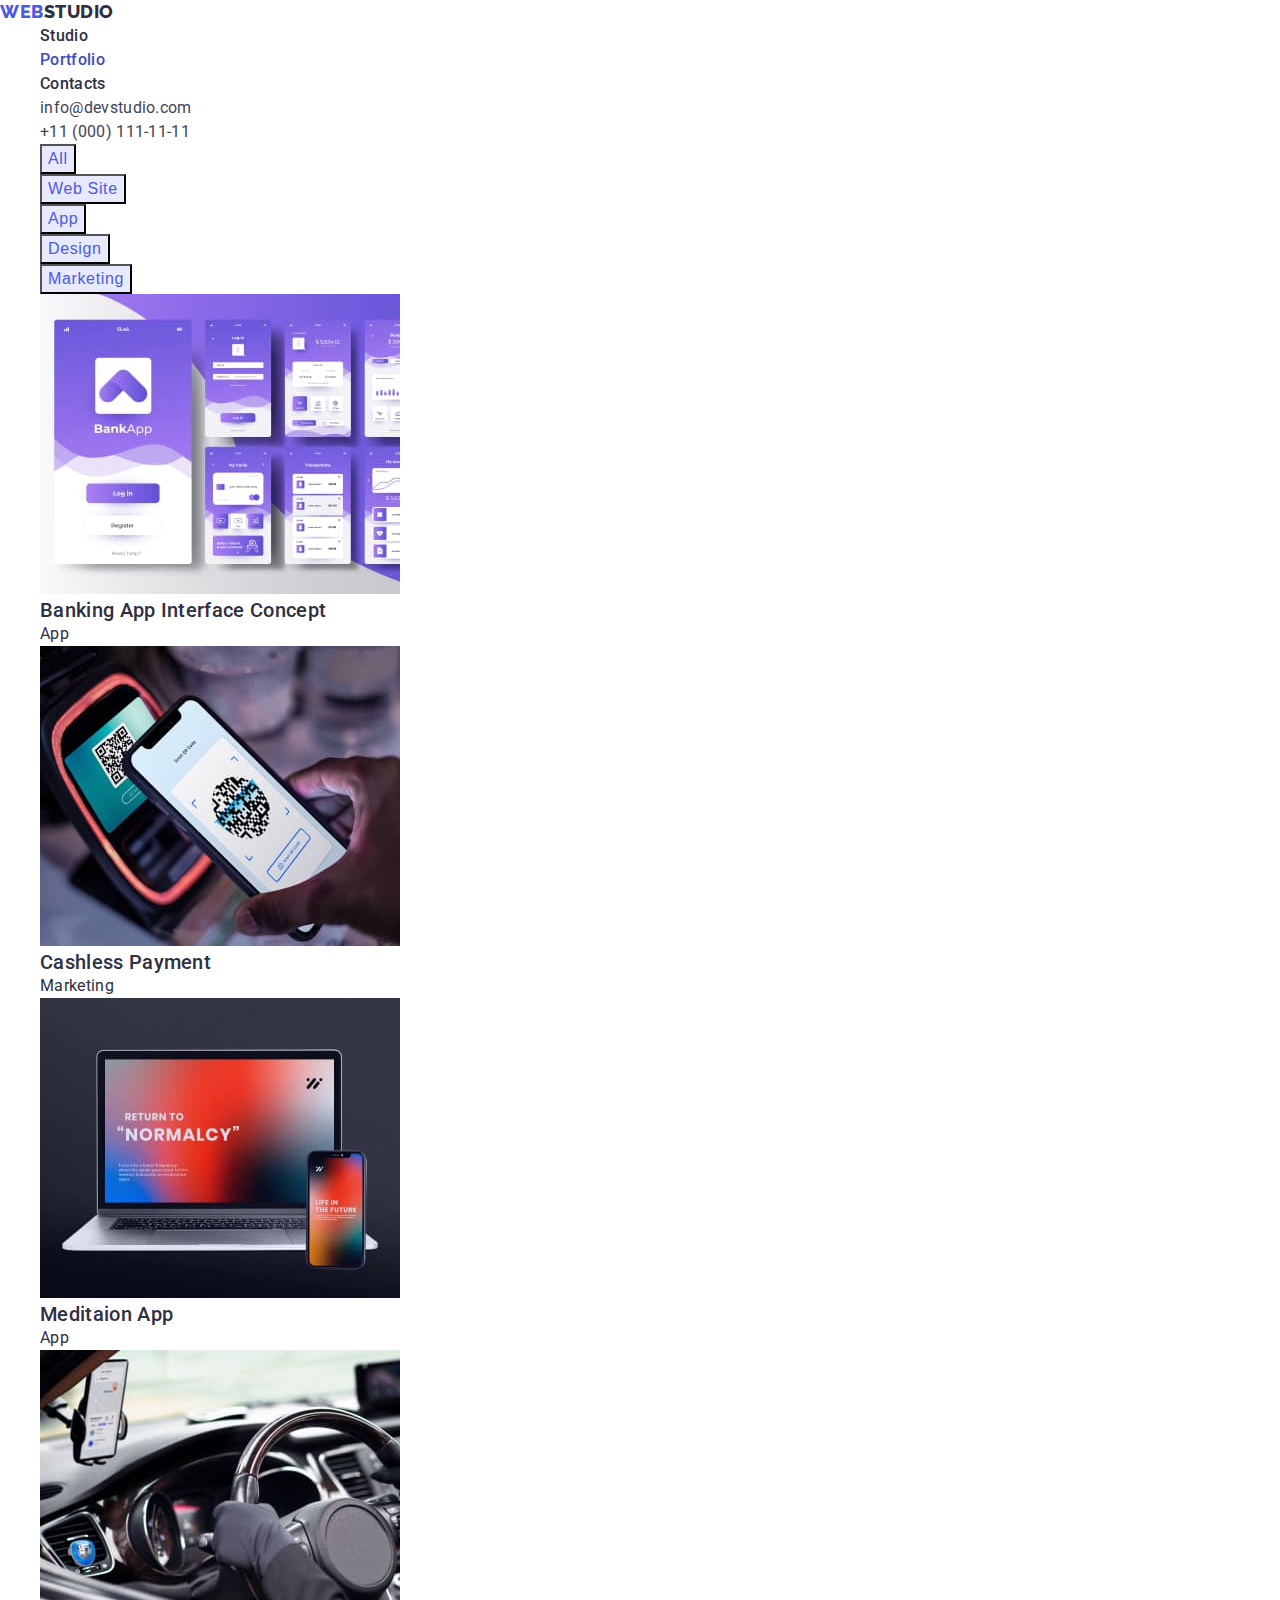
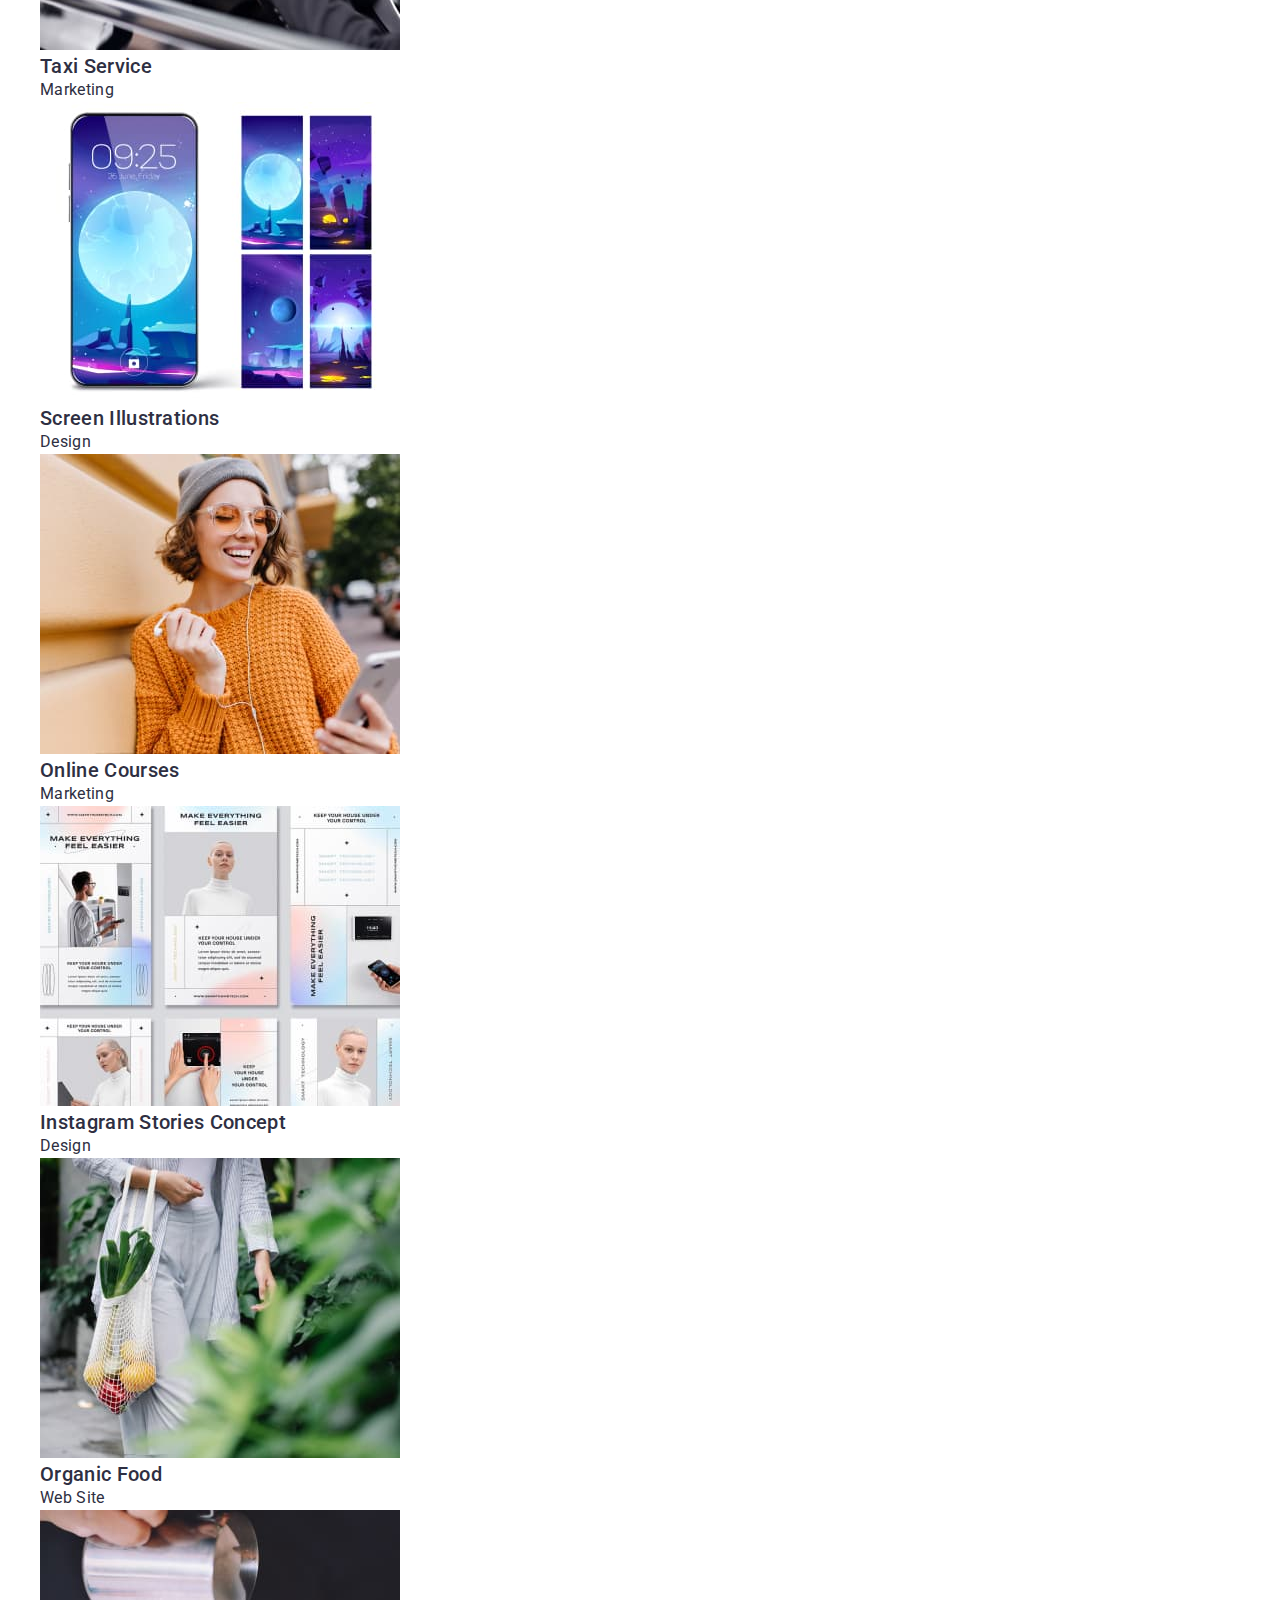
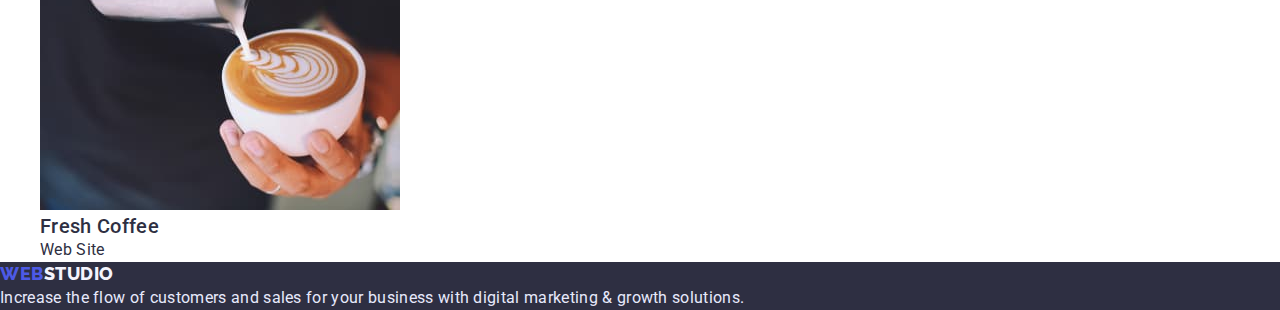
==== portfolio.html @ 0cae2b3c "Initial commit" ====
<!DOCTYPE html>
<html lang="en">
  <head>
    <meta charset="UTF-8" />
    <meta http-equiv="X-UA-Compatible" content="IE=edge" />
    <meta name="viewport" content="width=device-width, initial-scale=1.0" />
    <title>Portfolio</title>
    <link rel="preconnect" href="https://fonts.googleapis.com" />
    <link rel="preconnect" href="https://fonts.gstatic.com" crossorigin />
    <link
      href="https://fonts.googleapis.com/css2?family=Raleway:wght@800&family=Roboto:wght@400;500;700;900&display=swap"
      rel="stylesheet"
    />
    <link rel="stylesheet" href="./css/styles.css" />
  </head>
  <body>
    <!-- Main Page -->
    <div>
      <!-- Header -->
      <header class="main-header">
        <nav class="navigation">
          <a class="logo" href="index.html"
            ><span class="logo-web">web</span><span class="logo-dark">studio</span></a
          >
          <ul class="menu list">
            <li><a class="menu-item" href="index.html">Studio</a></li>
            <li><a class="menu-item current" href="">Portfolio</a></li>
            <li><a class="menu-item" href="">Contacts</a></li>
          </ul>
          <ul class="contacts">
            <li class="contact-link">
              <a class="contact-item" href="mailto:info@devstudio.com">info@devstudio.com</a>
            </li>
            <li class="contact-link">
              <a class="contact-item" href="tel:+110001111111">+11 (000) 111-11-11</a>
            </li>
          </ul>
        </nav>
      </header>
      <main>
        <!--Filters Section -->
        <h2 class="main-names" hidden>Customization of our projects</h2>
        <!-- Gallery Section -->
        <section class="gallery">
          <ul class="list">
            <li>
              <button class="button-filter" type="button">All</button>
            </li>
            <li>
              <button class="button-filter" type="button">Web Site</button>
            </li>
            <li>
              <button class="button-filter" type="button">App</button>
            </li>
            <li>
              <button class="button-filter" type="button">Design</button>
            </li>
            <li>
              <button class="button-filter" type="button">Marketing</button>
            </li>
          </ul>
          <ul class="list">
            <li class="app">
              <img
                src="./images/1.jpg"
                alt="picture of banking app interface concept"
                width="360"
                height="300"
              />
              <h3 class="titles">Banking App Interface Concept</h3>
              <p class="paragraph">App</p>
            </li>
            <li class="marketing">
              <img
                src="./images/2.jpg"
                alt="picture of Cashless Payment"
                width="360"
                height="300"
              />
              <h3 class="titles">Cashless Payment</h3>
              <p class="paragraph">Marketing</p>
            </li>
            <li class="app">
              <img src="./images/3.jpg" alt="picture of meditaion app" width="360" height="300" />
              <h3 class="titles">Meditaion App</h3>
              <p class="paragraph">App</p>
            </li>
          </ul>
          <ul class="list">
            <li class="marketing">
              <img src="./images/4.jpg" alt="picture of taxi service" width="360" height="300" />
              <h3 class="titles">Taxi Service</h3>
              <p class="paragraph">Marketing</p>
            </li>
            <li class="design">
              <img
                src="./images/5.jpg"
                alt="picture of screen illustrations"
                width="360"
                height="300"
              />
              <h3 class="titles">Screen Illustrations</h3>
              <p class="paragraph">Design</p>
            </li>
            <li class="marketing">
              <img src="./images/6.jpg" alt="picture of online courses" width="360" height="300" />
              <h3 class="titles">Online Courses</h3>
              <p class="paragraph">Marketing</p>
            </li>
          </ul>
          <ul class="list">
            <li class="design">
              <img src="./images/7.jpg" alt="picture of instagram stories concept" />
              <h3 class="titles">Instagram Stories Concept</h3>
              <p class="paragraph">Design</p>
            </li>
            <li class="website">
              <img src="./images/8.jpg" alt="picture of organic foodv" width="360" height="300" />
              <h3 class="titles">Organic Food</h3>
              <p class="paragraph">Web Site</p>
            </li>
            <li class="website">
              <img src="./images/9.jpg" alt="picture of fresh coffee" width="360" height="300" />
              <h3 class="titles">Fresh Coffee</h3>
              <p class="paragraph">Web Site</p>
            </li>
          </ul>
        </section>
      </main>
      <!-- Footer -->
      <footer class="footer">
        <div class="footer-box">
          <a class="logo" href="index.html"
            ><span class="logo-web">web</span><span class="logo-light">studio</span></a
          >
          <p class="footer-text">
            Increase the flow of customers and sales for your business with digital marketing &
            growth solutions.
          </p>
        </div>
      </footer>
    </div>
  </body>
</html>
---- css/styles.css ----
:root {
   --primary-font: 'Roboto', sans-serif;
   --secondary-font: 'Raleway', sans-serif;
   --accent-color: #404BBF;
   --main-font-color: #2E2F42;
   --button-color: #4D5AE5;
   --footer-font-color: #E7E9FC;
}

* {
   margin: 0;
}

.logo,
.list, 
.contacts {
   list-style: none;
   text-decoration: none;
}

/**
  |============================
  | Font Styles
  |============================
*/

body {
   font-family: var(--primary-font),var(--secondary-font);
   color: var(--main-font-color);
   background-color: #FFFFFF;
   letter-spacing: 0.02em;
}

.main-names {
   font-size: 36px;
   line-height: 1.11em;
}

.titles {
   font-weight: 500;
   font-size: 20px;
   line-height: 1.2em;
}

.paragraph {
   font-size: 16px;
   line-height: 1.5em;
}

/**
  |============================
  | HERO
  |============================
*/

.dark-bg {
   background: var(--main-font-color);
   color: #FFFFFF;
}

.main-title {
   font-weight: 700;
   font-size: 56px;
   line-height: 1.07em;
}

/**
  |============================
  | HEADER
  |============================
*/

.menu-item {
   text-decoration: none;
   font-weight: 500;
   font-size: 16px;
   line-height: 1.5em;
   letter-spacing: 0.02em;
   color: var(--main-font-color);
}

.menu-item:hover,
.menu-item:focus {
   color: var(--accent-color);
}

.contact-item {
   text-decoration: none;
   font-size: 16px;
   line-height: 1.5em;
   letter-spacing: 0.02em;
   color: #434455;
}

.contact-link :hover,
.contact-link :focus {
   color: var(--accent-color);
}

/**
  |============================
  | BUTTONS
  |============================
*/

.button-order {
   color: #FFFFFF;
   background-color: var(--button-color);
   font-weight: 500;
   font-size: 16px;
   line-height: 1.5em;
   display: flex;
   align-items: center;
   letter-spacing: 0.04em;
}

.button-order:hover,
.button-order:focus,
.button-filter:hover,
.button-filter:focus {
   color: #FFFFFF;
   background-color: var(--accent-color);
   cursor: pointer;
}

.button-filter {
   color: var(--button-color);
   background-color: #E7E9FC;
   font-weight: 500;
   font-size: 16px;
   line-height: 1.5em;
   display: flex;
   align-items: center;
   text-align: center;
   letter-spacing: 0.04em;
}

/**
  |============================
  | LOGO
  |============================
*/

.logo {
   font-family: 'Raleway', sans-serif;
   font-weight: 800;
   font-size: 18px;
   line-height: 1.33em;
   letter-spacing: 0.03em;
   text-transform: uppercase;
   color: #4D5AE5;
}

.logo-dark {
   color: var(--main-font-color);
}

.logo-light {
   color: #F4F4FD;
}

/**
  |============================
  | FOOTER
  |============================
*/

.footer {
   background: var(--main-font-color);
}

.footer-text {
font-size: 16px;
line-height: 1.5em;
letter-spacing: 0.02em;
color: var(--footer-font-color);
}

.current {
   color: var(--accent-color);
}
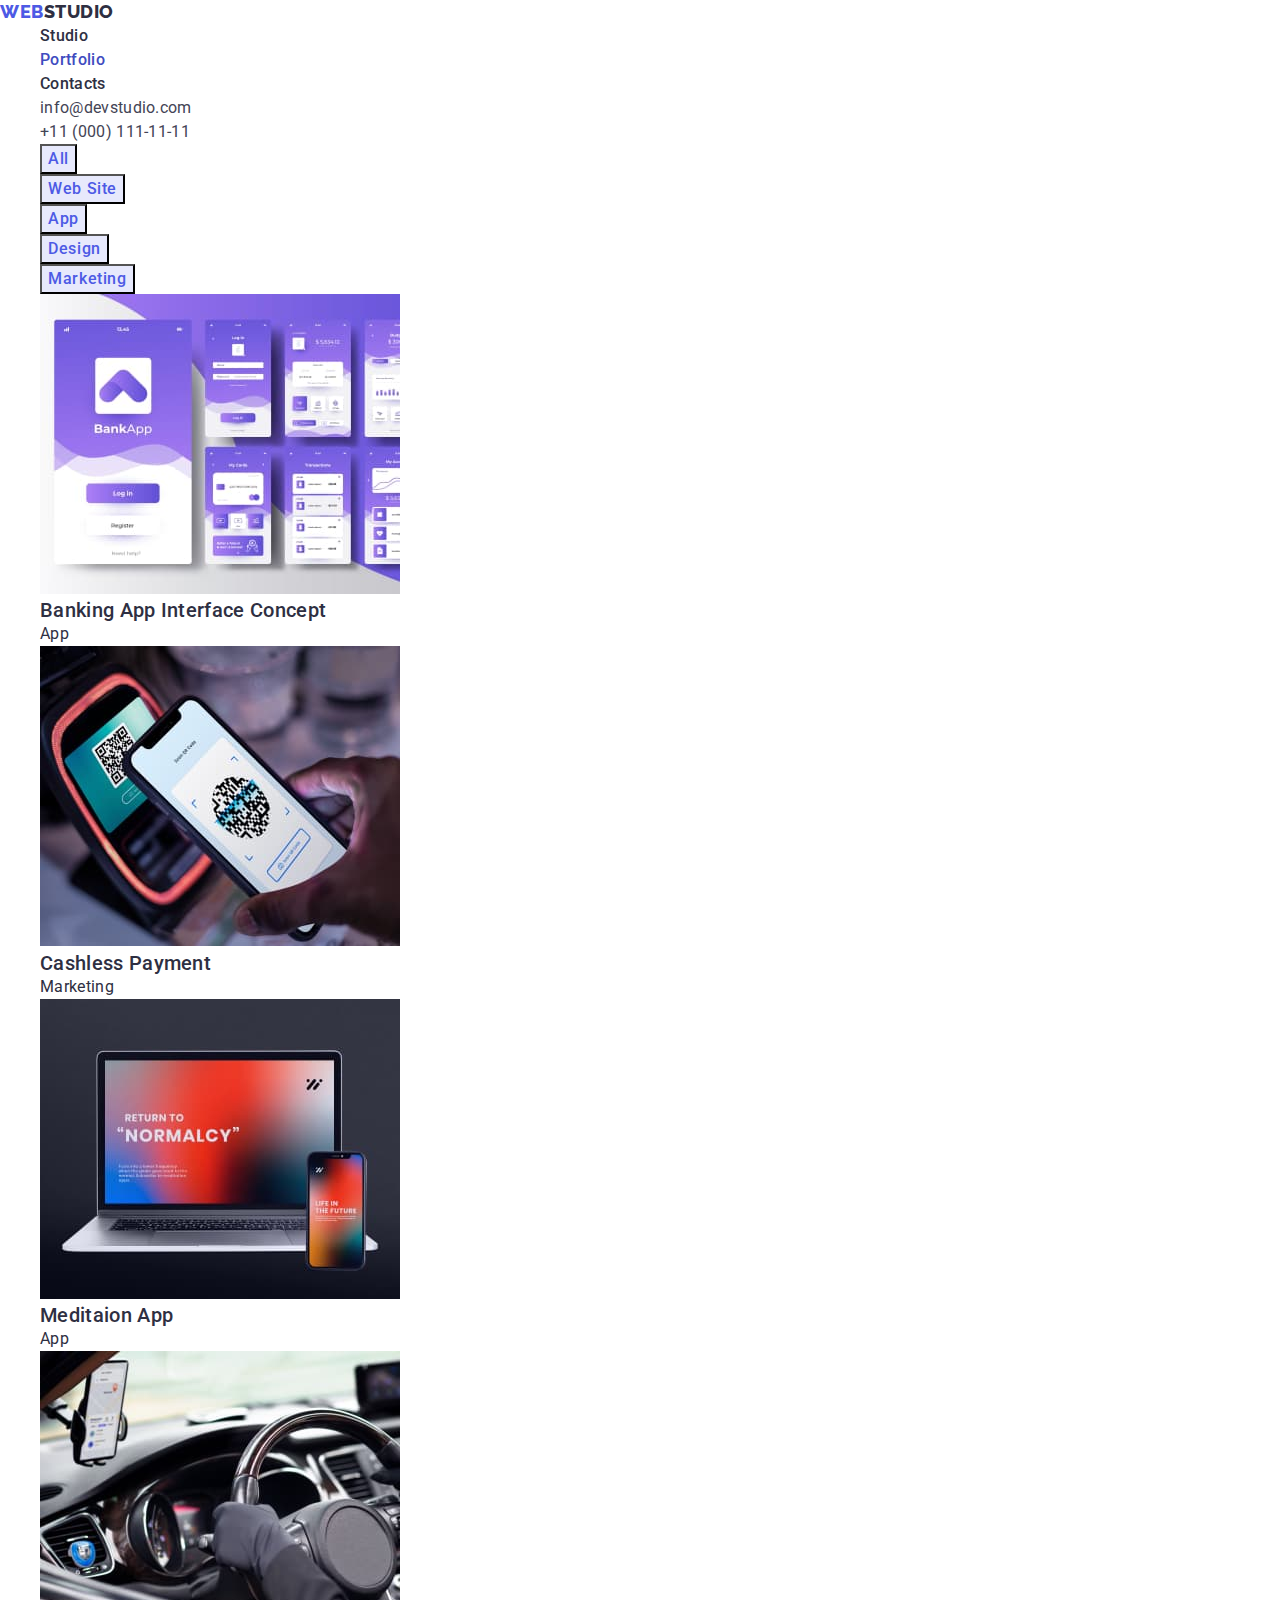
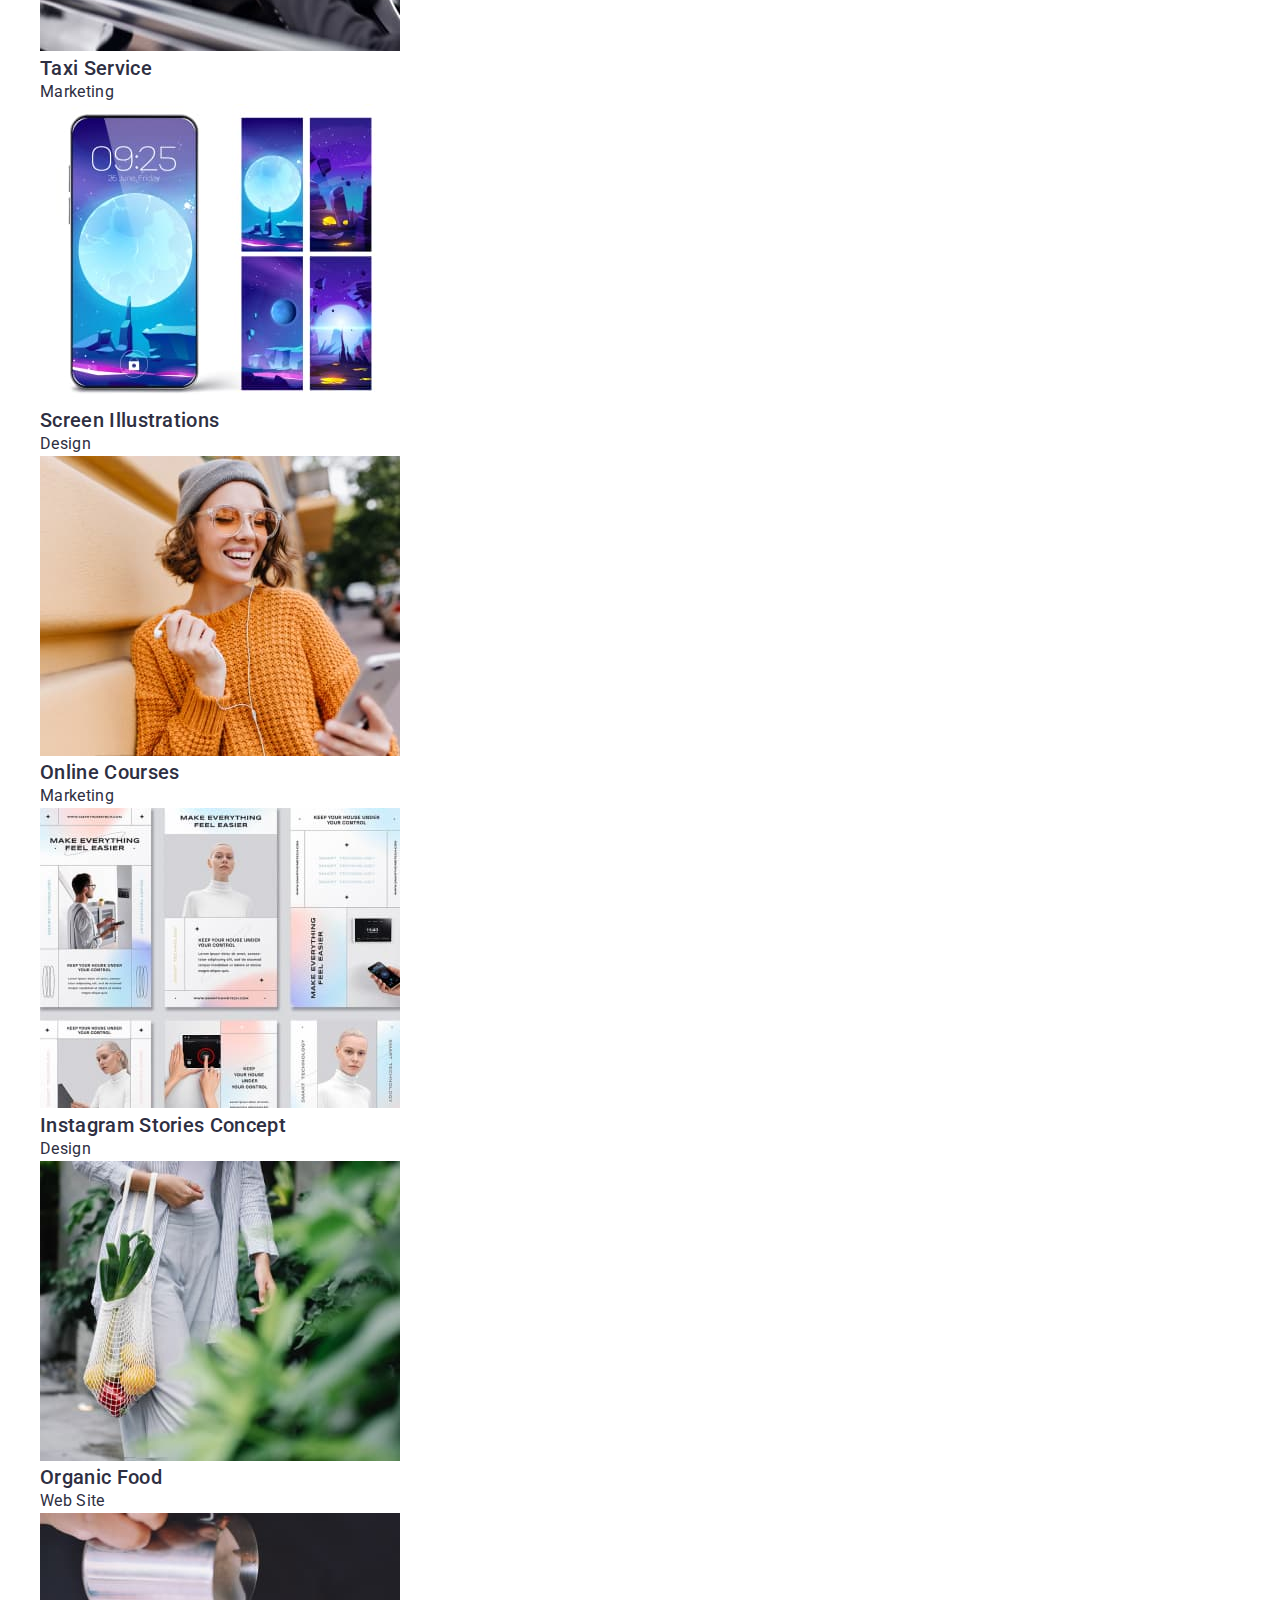
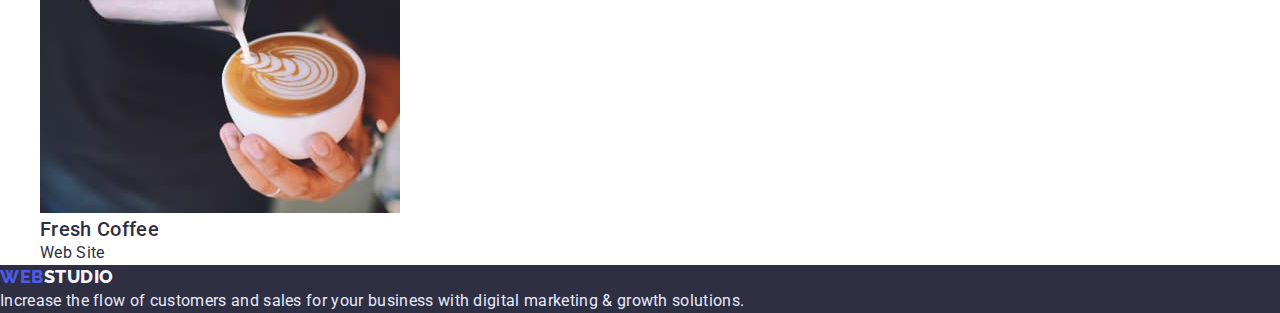
==== commit 2b8fc903: "corrected index" ====
--- a/portfolio.html
+++ b/portfolio.html
@@ -1,144 +1,128 @@
 <!DOCTYPE html>
 <html lang="en">
-  <head>
-    <meta charset="UTF-8" />
-    <meta http-equiv="X-UA-Compatible" content="IE=edge" />
-    <meta name="viewport" content="width=device-width, initial-scale=1.0" />
-    <title>Portfolio</title>
-    <link rel="preconnect" href="https://fonts.googleapis.com" />
-    <link rel="preconnect" href="https://fonts.gstatic.com" crossorigin />
-    <link
-      href="https://fonts.googleapis.com/css2?family=Raleway:wght@800&family=Roboto:wght@400;500;700;900&display=swap"
-      rel="stylesheet"
-    />
-    <link rel="stylesheet" href="./css/styles.css" />
-  </head>
-  <body>
-    <!-- Main Page -->
-    <div>
-      <!-- Header -->
-      <header class="main-header">
-        <nav class="navigation">
-          <a class="logo" href="index.html"
-            ><span class="logo-web">web</span><span class="logo-dark">studio</span></a
-          >
-          <ul class="menu list">
-            <li><a class="menu-item" href="index.html">Studio</a></li>
-            <li><a class="menu-item current" href="">Portfolio</a></li>
-            <li><a class="menu-item" href="">Contacts</a></li>
-          </ul>
-          <ul class="contacts">
-            <li class="contact-link">
-              <a class="contact-item" href="mailto:info@devstudio.com">info@devstudio.com</a>
-            </li>
-            <li class="contact-link">
-              <a class="contact-item" href="tel:+110001111111">+11 (000) 111-11-11</a>
-            </li>
-          </ul>
-        </nav>
-      </header>
-      <main>
-        <!--Filters Section -->
-        <h2 class="main-names" hidden>Customization of our projects</h2>
-        <!-- Gallery Section -->
-        <section class="gallery">
-          <ul class="list">
-            <li>
-              <button class="button-filter" type="button">All</button>
-            </li>
-            <li>
-              <button class="button-filter" type="button">Web Site</button>
-            </li>
-            <li>
-              <button class="button-filter" type="button">App</button>
-            </li>
-            <li>
-              <button class="button-filter" type="button">Design</button>
-            </li>
-            <li>
-              <button class="button-filter" type="button">Marketing</button>
-            </li>
-          </ul>
-          <ul class="list">
-            <li class="app">
-              <img
-                src="./images/1.jpg"
-                alt="picture of banking app interface concept"
-                width="360"
-                height="300"
-              />
-              <h3 class="titles">Banking App Interface Concept</h3>
-              <p class="paragraph">App</p>
-            </li>
-            <li class="marketing">
-              <img
-                src="./images/2.jpg"
-                alt="picture of Cashless Payment"
-                width="360"
-                height="300"
-              />
-              <h3 class="titles">Cashless Payment</h3>
-              <p class="paragraph">Marketing</p>
-            </li>
-            <li class="app">
-              <img src="./images/3.jpg" alt="picture of meditaion app" width="360" height="300" />
-              <h3 class="titles">Meditaion App</h3>
-              <p class="paragraph">App</p>
-            </li>
-          </ul>
-          <ul class="list">
-            <li class="marketing">
-              <img src="./images/4.jpg" alt="picture of taxi service" width="360" height="300" />
-              <h3 class="titles">Taxi Service</h3>
-              <p class="paragraph">Marketing</p>
-            </li>
-            <li class="design">
-              <img
-                src="./images/5.jpg"
-                alt="picture of screen illustrations"
-                width="360"
-                height="300"
-              />
-              <h3 class="titles">Screen Illustrations</h3>
-              <p class="paragraph">Design</p>
-            </li>
-            <li class="marketing">
-              <img src="./images/6.jpg" alt="picture of online courses" width="360" height="300" />
-              <h3 class="titles">Online Courses</h3>
-              <p class="paragraph">Marketing</p>
-            </li>
-          </ul>
-          <ul class="list">
-            <li class="design">
-              <img src="./images/7.jpg" alt="picture of instagram stories concept" />
-              <h3 class="titles">Instagram Stories Concept</h3>
-              <p class="paragraph">Design</p>
-            </li>
-            <li class="website">
-              <img src="./images/8.jpg" alt="picture of organic foodv" width="360" height="300" />
-              <h3 class="titles">Organic Food</h3>
-              <p class="paragraph">Web Site</p>
-            </li>
-            <li class="website">
-              <img src="./images/9.jpg" alt="picture of fresh coffee" width="360" height="300" />
-              <h3 class="titles">Fresh Coffee</h3>
-              <p class="paragraph">Web Site</p>
-            </li>
-          </ul>
-        </section>
-      </main>
-      <!-- Footer -->
-      <footer class="footer">
-        <div class="footer-box">
-          <a class="logo" href="index.html"
-            ><span class="logo-web">web</span><span class="logo-light">studio</span></a
-          >
-          <p class="footer-text">
-            Increase the flow of customers and sales for your business with digital marketing &
-            growth solutions.
-          </p>
-        </div>
-      </footer>
-    </div>
-  </body>
+	<head>
+		<meta charset="UTF-8" />
+		<meta http-equiv="X-UA-Compatible" content="IE=edge" />
+		<meta name="viewport" content="width=device-width, initial-scale=1.0" />
+		<title>Portfolio</title>
+		<link rel="preconnect" href="https://fonts.googleapis.com" />
+		<link rel="preconnect" href="https://fonts.gstatic.com" crossorigin />
+		<link
+			href="https://fonts.googleapis.com/css2?family=Raleway:wght@800&family=Roboto:wght@400;500;700;900&display=swap"
+			rel="stylesheet"
+		/>
+		<link
+			rel="stylesheet"
+			href="https://cdnjs.cloudflare.com/ajax/libs/modern-normalize/1.1.0/modern-normalize.min.css"
+		/>
+		<link rel="stylesheet" href="./css/styles.css" />
+	</head>
+	<body>
+		<!-- Main Page -->
+		<div>
+			<!-- Header -->
+			<header class="main-header">
+				<nav class="navigation">
+					<a class="logo" href="index.html"><span class="logo-web">web</span><span class="logo-dark">studio</span></a>
+					<ul class="menu list">
+						<li><a class="menu-item" href="index.html">Studio</a></li>
+						<li><a class="menu-item current" href="">Portfolio</a></li>
+						<li><a class="menu-item" href="">Contacts</a></li>
+					</ul>
+					<ul class="contacts">
+						<li class="contact-link">
+							<a class="contact-item" href="mailto:info@devstudio.com">info@devstudio.com</a>
+						</li>
+						<li class="contact-link">
+							<a class="contact-item" href="tel:+110001111111">+11 (000) 111-11-11</a>
+						</li>
+					</ul>
+				</nav>
+			</header>
+			<main>
+				<!--Filters Section -->
+				<h2 class="main-names" hidden>Customization of our projects</h2>
+				<!-- Gallery Section -->
+				<section class="gallery">
+					<ul class="list">
+						<li>
+							<button class="button-filter" type="button">All</button>
+						</li>
+						<li>
+							<button class="button-filter" type="button">Web Site</button>
+						</li>
+						<li>
+							<button class="button-filter" type="button">App</button>
+						</li>
+						<li>
+							<button class="button-filter" type="button">Design</button>
+						</li>
+						<li>
+							<button class="button-filter" type="button">Marketing</button>
+						</li>
+					</ul>
+					<ul class="list">
+						<li class="app">
+							<img src="./images/1.jpg" alt="picture of banking app interface concept" width="360" height="300" />
+							<h3 class="titles">Banking App Interface Concept</h3>
+							<p class="paragraph">App</p>
+						</li>
+						<li class="marketing">
+							<img src="./images/2.jpg" alt="picture of Cashless Payment" width="360" height="300" />
+							<h3 class="titles">Cashless Payment</h3>
+							<p class="paragraph">Marketing</p>
+						</li>
+						<li class="app">
+							<img src="./images/3.jpg" alt="picture of meditaion app" width="360" height="300" />
+							<h3 class="titles">Meditaion App</h3>
+							<p class="paragraph">App</p>
+						</li>
+					</ul>
+					<ul class="list">
+						<li class="marketing">
+							<img src="./images/4.jpg" alt="picture of taxi service" width="360" height="300" />
+							<h3 class="titles">Taxi Service</h3>
+							<p class="paragraph">Marketing</p>
+						</li>
+						<li class="design">
+							<img src="./images/5.jpg" alt="picture of screen illustrations" width="360" height="300" />
+							<h3 class="titles">Screen Illustrations</h3>
+							<p class="paragraph">Design</p>
+						</li>
+						<li class="marketing">
+							<img src="./images/6.jpg" alt="picture of online courses" width="360" height="300" />
+							<h3 class="titles">Online Courses</h3>
+							<p class="paragraph">Marketing</p>
+						</li>
+					</ul>
+					<ul class="list">
+						<li class="design">
+							<img src="./images/7.jpg" alt="picture of instagram stories concept" />
+							<h3 class="titles">Instagram Stories Concept</h3>
+							<p class="paragraph">Design</p>
+						</li>
+						<li class="website">
+							<img src="./images/8.jpg" alt="picture of organic foodv" width="360" height="300" />
+							<h3 class="titles">Organic Food</h3>
+							<p class="paragraph">Web Site</p>
+						</li>
+						<li class="website">
+							<img src="./images/9.jpg" alt="picture of fresh coffee" width="360" height="300" />
+							<h3 class="titles">Fresh Coffee</h3>
+							<p class="paragraph">Web Site</p>
+						</li>
+					</ul>
+				</section>
+			</main>
+			<!-- Footer -->
+			<footer class="footer">
+				<div class="footer-box">
+					<a class="logo" href="index.html"><span class="logo-web">web</span><span class="logo-light">studio</span></a>
+					<p class="footer-text">
+						Increase the flow of customers and sales for your business with digital marketing & growth solutions.
+					</p>
+				</div>
+			</footer>
+		</div>
+	</body>
 </html>
--- a/css/styles.css
+++ b/css/styles.css
@@ -1,3 +1,13 @@
+html {
+   box-sizing: border-box;
+}
+
+*, 
+*::before, 
+*::after {
+   box-sizing: inherit;
+}
+
 :root {
    --primary-font: 'Roboto', sans-serif;
    --secondary-font: 'Raleway', sans-serif;
@@ -95,6 +105,13 @@
 .contact-link :hover,
 .contact-link :focus {
    color: var(--accent-color);
+}
+
+.container {
+   margin-left: auto;
+   margin-right: auto;
+   width: 1158px;
+   outline: 2px solid tomato;
 }
 
 /**
@@ -179,3 +196,5 @@
 .current {
    color: var(--accent-color);
 }
+
+
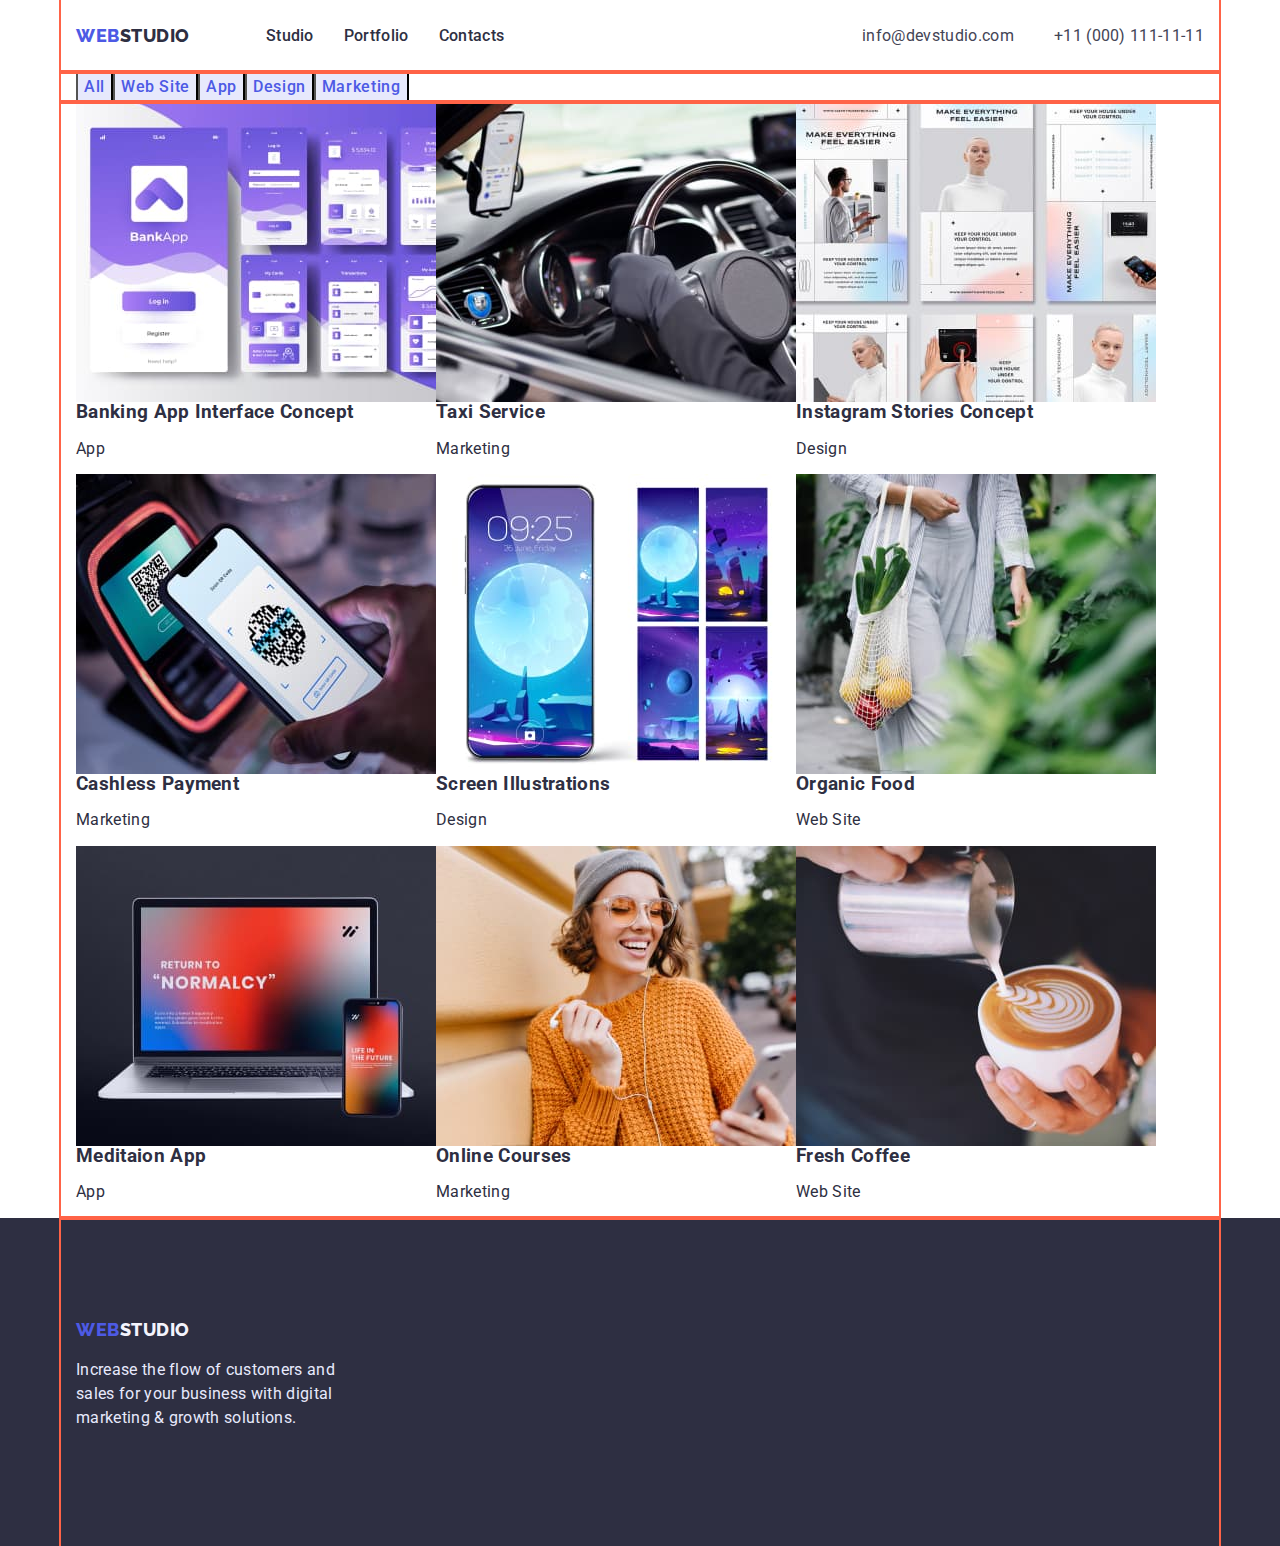
==== commit dba98cdc: "finished index" ====
--- a/portfolio.html
+++ b/portfolio.html
@@ -21,106 +21,117 @@
 		<!-- Main Page -->
 		<div>
 			<!-- Header -->
-			<header class="main-header">
-				<nav class="navigation">
-					<a class="logo" href="index.html"><span class="logo-web">web</span><span class="logo-dark">studio</span></a>
-					<ul class="menu list">
-						<li><a class="menu-item" href="index.html">Studio</a></li>
-						<li><a class="menu-item current" href="">Portfolio</a></li>
-						<li><a class="menu-item" href="">Contacts</a></li>
-					</ul>
-					<ul class="contacts">
-						<li class="contact-link">
-							<a class="contact-item" href="mailto:info@devstudio.com">info@devstudio.com</a>
-						</li>
-						<li class="contact-link">
-							<a class="contact-item" href="tel:+110001111111">+11 (000) 111-11-11</a>
-						</li>
-					</ul>
-				</nav>
+			<header class="header">
+				<div class="header-container container">
+					<div>
+						<a class="logo" href="index.html"><span class="logo-web">web</span><span class="logo-dark">studio</span></a>
+					</div>
+					<nav class="navigation">
+						<ul class="header-list list">
+							<li><a class="menu-item" href="index.html">Studio</a></li>
+							<li class="list-item"><a class="menu-item" href="">Portfolio</a></li>
+							<li class="list-item"><a class="menu-item" href="">Contacts</a></li>
+						</ul>
+					</nav>
+					<div class="header-contacts">
+						<a class="contact-item" href="mailto:info@devstudio.com">info@devstudio.com</a>
+						<a class="contact-item" href="tel:+110001111111">+11 (000) 111-11-11</a>
+					</div>
+				</div>
 			</header>
 			<main>
 				<!--Filters Section -->
-				<h2 class="main-names" hidden>Customization of our projects</h2>
+				<h2 class="visually-hidden">Customization of our projects</h2>
 				<!-- Gallery Section -->
 				<section class="gallery">
-					<ul class="list">
-						<li>
-							<button class="button-filter" type="button">All</button>
-						</li>
-						<li>
-							<button class="button-filter" type="button">Web Site</button>
-						</li>
-						<li>
-							<button class="button-filter" type="button">App</button>
-						</li>
-						<li>
-							<button class="button-filter" type="button">Design</button>
-						</li>
-						<li>
-							<button class="button-filter" type="button">Marketing</button>
-						</li>
-					</ul>
-					<ul class="list">
-						<li class="app">
-							<img src="./images/1.jpg" alt="picture of banking app interface concept" width="360" height="300" />
-							<h3 class="titles">Banking App Interface Concept</h3>
-							<p class="paragraph">App</p>
-						</li>
-						<li class="marketing">
-							<img src="./images/2.jpg" alt="picture of Cashless Payment" width="360" height="300" />
-							<h3 class="titles">Cashless Payment</h3>
-							<p class="paragraph">Marketing</p>
-						</li>
-						<li class="app">
-							<img src="./images/3.jpg" alt="picture of meditaion app" width="360" height="300" />
-							<h3 class="titles">Meditaion App</h3>
-							<p class="paragraph">App</p>
-						</li>
-					</ul>
-					<ul class="list">
-						<li class="marketing">
-							<img src="./images/4.jpg" alt="picture of taxi service" width="360" height="300" />
-							<h3 class="titles">Taxi Service</h3>
-							<p class="paragraph">Marketing</p>
-						</li>
-						<li class="design">
-							<img src="./images/5.jpg" alt="picture of screen illustrations" width="360" height="300" />
-							<h3 class="titles">Screen Illustrations</h3>
-							<p class="paragraph">Design</p>
-						</li>
-						<li class="marketing">
-							<img src="./images/6.jpg" alt="picture of online courses" width="360" height="300" />
-							<h3 class="titles">Online Courses</h3>
-							<p class="paragraph">Marketing</p>
-						</li>
-					</ul>
-					<ul class="list">
-						<li class="design">
-							<img src="./images/7.jpg" alt="picture of instagram stories concept" />
-							<h3 class="titles">Instagram Stories Concept</h3>
-							<p class="paragraph">Design</p>
-						</li>
-						<li class="website">
-							<img src="./images/8.jpg" alt="picture of organic foodv" width="360" height="300" />
-							<h3 class="titles">Organic Food</h3>
-							<p class="paragraph">Web Site</p>
-						</li>
-						<li class="website">
-							<img src="./images/9.jpg" alt="picture of fresh coffee" width="360" height="300" />
-							<h3 class="titles">Fresh Coffee</h3>
-							<p class="paragraph">Web Site</p>
-						</li>
-					</ul>
+					<div class="container">
+						<ul class="button-list">
+							<li class="button-item">
+								<button class="button-filter" type="button">All</button>
+							</li>
+							<li>
+								<button class="button-filter" type="button">Web Site</button>
+							</li>
+							<li>
+								<button class="button-filter" type="button">App</button>
+							</li>
+							<li>
+								<button class="button-filter" type="button">Design</button>
+							</li>
+							<li>
+								<button class="button-filter" type="button">Marketing</button>
+							</li>
+						</ul>
+					</div>
+
+					<!-- Examples Section -->
+
+					<div class="examples-container container">
+						<ul class="examples-list">
+							<li class="app">
+								<img src="./images/1.jpg" alt="picture of banking app interface concept" width="360" height="300" />
+								<h3 class="titles">Banking App Interface Concept</h3>
+								<p class="paragraph">App</p>
+							</li>
+							<li class="marketing">
+								<img src="./images/2.jpg" alt="picture of Cashless Payment" width="360" height="300" />
+								<h3 class="titles">Cashless Payment</h3>
+								<p class="paragraph">Marketing</p>
+							</li>
+							<li class="app">
+								<img src="./images/3.jpg" alt="picture of meditaion app" width="360" height="300" />
+								<h3 class="titles">Meditaion App</h3>
+								<p class="paragraph">App</p>
+							</li>
+						</ul>
+						<ul class="examples-list">
+							<li class="example-item">
+								<img src="./images/4.jpg" alt="picture of taxi service" width="360" height="300" />
+								<h3 class="titles">Taxi Service</h3>
+								<p class="paragraph">Marketing</p>
+							</li>
+							<li class="example-item">
+								<img src="./images/5.jpg" alt="picture of screen illustrations" width="360" height="300" />
+								<h3 class="titles">Screen Illustrations</h3>
+								<p class="paragraph">Design</p>
+							</li>
+							<li class="example-item">
+								<img src="./images/6.jpg" alt="picture of online courses" width="360" height="300" />
+								<h3 class="titles">Online Courses</h3>
+								<p class="paragraph">Marketing</p>
+							</li>
+						</ul>
+						<ul class="examples-list">
+							<li class="design">
+								<img src="./images/7.jpg" alt="picture of instagram stories concept" />
+								<h3 class="titles">Instagram Stories Concept</h3>
+								<p class="paragraph">Design</p>
+							</li>
+							<li class="website">
+								<img src="./images/8.jpg" alt="picture of organic foodv" width="360" height="300" />
+								<h3 class="titles">Organic Food</h3>
+								<p class="paragraph">Web Site</p>
+							</li>
+							<li class="website">
+								<img src="./images/9.jpg" alt="picture of fresh coffee" width="360" height="300" />
+								<h3 class="titles">Fresh Coffee</h3>
+								<p class="paragraph">Web Site</p>
+							</li>
+						</ul>
+					</div>
 				</section>
 			</main>
 			<!-- Footer -->
 			<footer class="footer">
-				<div class="footer-box">
-					<a class="logo" href="index.html"><span class="logo-web">web</span><span class="logo-light">studio</span></a>
-					<p class="footer-text">
-						Increase the flow of customers and sales for your business with digital marketing & growth solutions.
-					</p>
+				<div class="container">
+					<div class="footer-box">
+						<a class="logo" href="index.html"
+							><span class="logo-web">web</span><span class="logo-light">studio</span></a
+						>
+						<p class="footer-text">
+							Increase the flow of customers and sales for your business with digital marketing & growth solutions.
+						</p>
+					</div>
 				</div>
 			</footer>
 		</div>
--- a/css/styles.css
+++ b/css/styles.css
@@ -6,6 +6,38 @@
 *::before, 
 *::after {
    box-sizing: inherit;
+}
+
+h1,
+h2,
+h3,
+h4,
+h6,
+h6 {
+   margin: 0;
+}
+
+ul {
+   margin: 0;
+   padding: 0;
+   list-style: none;
+}
+
+img {
+   display: block;
+}
+
+.visually-hidden {
+   position: absolute;
+   margin: -1px;
+   border: 0;
+   padding: 0;
+   white-space: nowrap;
+   height: 1px;
+   clip-path: inset(100%);
+   clip: rect(0 0 0 0);
+   width: 1px;
+   overflow: hidden;
 }
 
 :root {
@@ -15,72 +47,67 @@
    --main-font-color: #2E2F42;
    --button-color: #4D5AE5;
    --footer-font-color: #E7E9FC;
-}
-
-* {
-   margin: 0;
-}
-
-.logo,
-.list, 
-.contacts {
+   --main-background-color: #FFFFFF; 
+   --contact-item-color: #434455;
+   --logo-light-color: #F4F4FD;
+}
+
+body {
+   font-family: var(--primary-font), var(--secondary-font);
+   color: var(--main-font-color);
+   background-color: var(--main-background-color);
+   letter-spacing: 0.02em;
+}
+
+.container {
+   margin-left: auto;
+   margin-right: auto;
+   padding-left: 15px;
+   padding-right: 15px;
+   width: 1158px;
+
+   outline: 2px solid tomato;
+}
+
+/**
+  |============================
+  | HEADER
+  |============================
+*/
+
+.current {
+   color: var(--accent-color);
+}
+
+.header-container {
+   display: flex;
+   align-items: center;
+}
+
+.header-contacts {
+   display: flex;
+   text-align: center;
+   gap: 40px;
+   padding-top: 24px;
+   padding-right: 0;
+   padding-bottom: 24px;
+}
+
+.navigation {
+   margin-right: auto;
+}
+
+.header-list {
+   display: block;
+   display: flex;
+   gap: 30px;
    list-style: none;
    text-decoration: none;
 }
 
-/**
-  |============================
-  | Font Styles
-  |============================
-*/
-
-body {
-   font-family: var(--primary-font),var(--secondary-font);
-   color: var(--main-font-color);
-   background-color: #FFFFFF;
-   letter-spacing: 0.02em;
-}
-
-.main-names {
-   font-size: 36px;
-   line-height: 1.11em;
-}
-
-.titles {
-   font-weight: 500;
-   font-size: 20px;
-   line-height: 1.2em;
-}
-
-.paragraph {
-   font-size: 16px;
-   line-height: 1.5em;
-}
-
-/**
-  |============================
-  | HERO
-  |============================
-*/
-
-.dark-bg {
-   background: var(--main-font-color);
-   color: #FFFFFF;
-}
-
-.main-title {
-   font-weight: 700;
-   font-size: 56px;
-   line-height: 1.07em;
-}
-
-/**
-  |============================
-  | HEADER
-  |============================
-*/
-
 .menu-item {
+   padding-top: 24px;
+   padding-bottom: 24px;
    text-decoration: none;
    font-weight: 500;
    font-size: 16px;
@@ -96,60 +123,18 @@
 
 .contact-item {
    text-decoration: none;
+   color: var(--contact-item-color);
+   text-decoration: none;
    font-size: 16px;
    line-height: 1.5em;
    letter-spacing: 0.02em;
-   color: #434455;
-}
-
-.contact-link :hover,
-.contact-link :focus {
+   margin: 0;
+   padding: 0;
+}
+
+.contact-item:hover,
+.contact-item:focus {
    color: var(--accent-color);
-}
-
-.container {
-   margin-left: auto;
-   margin-right: auto;
-   width: 1158px;
-   outline: 2px solid tomato;
-}
-
-/**
-  |============================
-  | BUTTONS
-  |============================
-*/
-
-.button-order {
-   color: #FFFFFF;
-   background-color: var(--button-color);
-   font-weight: 500;
-   font-size: 16px;
-   line-height: 1.5em;
-   display: flex;
-   align-items: center;
-   letter-spacing: 0.04em;
-}
-
-.button-order:hover,
-.button-order:focus,
-.button-filter:hover,
-.button-filter:focus {
-   color: #FFFFFF;
-   background-color: var(--accent-color);
-   cursor: pointer;
-}
-
-.button-filter {
-   color: var(--button-color);
-   background-color: #E7E9FC;
-   font-weight: 500;
-   font-size: 16px;
-   line-height: 1.5em;
-   display: flex;
-   align-items: center;
-   text-align: center;
-   letter-spacing: 0.04em;
 }
 
 /**
@@ -166,6 +151,9 @@
    letter-spacing: 0.03em;
    text-transform: uppercase;
    color: #4D5AE5;
+   margin-right: 76px;
+   list-style: none;
+   text-decoration: none;
 }
 
 .logo-dark {
@@ -173,7 +161,7 @@
 }
 
 .logo-light {
-   color: #F4F4FD;
+   color: var(--logo-light-color);
 }
 
 /**
@@ -187,14 +175,231 @@
 }
 
 .footer-text {
-font-size: 16px;
-line-height: 1.5em;
-letter-spacing: 0.02em;
-color: var(--footer-font-color);
-}
-
-.current {
-   color: var(--accent-color);
-}
-
-
+   font-size: 16px;
+   line-height: 1.5em;
+   letter-spacing: 0.02em;
+   color: var(--footer-font-color);
+   width: 264px;
+   margin-top: 16px;
+}
+
+.footer-box{
+   padding-top: 100px;
+   padding-bottom: 100px;
+}
+
+/**
+  |============================
+  | HERO Section
+  |============================
+*/
+
+.hero {
+   text-align: center;
+   background: var(--main-font-color);
+   margin-left: auto;
+   margin-right: auto;
+   color: var(--main-background-color);
+}
+
+.hero-title {
+   font-weight: 700;
+   font-size: 56px;
+   line-height: 1.07em;
+   padding-top: 188px;
+   margin-bottom: 48px;
+   width: 494px;
+   margin-left: auto;
+   margin-right: auto;
+}
+
+/**
+  |============================
+  | JOB Screens Section
+  |============================
+*/
+
+.job-images {
+   padding-bottom: 120px;
+}
+
+.work {
+   margin-top: 0;
+   margin-bottom: 72px;
+   text-align: center;
+   font-weight: 700;
+   font-size: 36px;
+   line-height: 1.11;
+   letter-spacing: 0.02em;
+   text-transform: capitalize;
+   color: var(--main-font-color);
+}
+
+.job-list {
+   display: flex;
+   flex-wrap: wrap;
+   gap: 24px;
+}
+
+/**
+  |============================
+  | Advantages Section
+  |============================
+*/
+
+.advantages {
+   padding-top: 120px;
+   padding-bottom: 120px;
+}
+
+.advantages-container {
+   display: flex;
+   align-items: center;
+}
+
+.advantages-list {
+   display: block;
+   display: flex;
+   gap: 24px;
+   list-style: none;
+}
+
+.list-titles {
+   font-weight: 500;
+   font-size: 20px;
+   line-height: 1.2;
+   margin-bottom: 8px;
+}
+
+.title-description {
+   font-size: 16px;
+   line-height: 1.5;
+}
+
+/**
+  |============================
+  | Professionals Section
+  |============================
+*/
+
+.professinals-page {
+   background-color: var(--logo-light-color);
+   padding-bottom: 120px;
+}
+
+.professinals {
+   text-align: center;
+   padding-top: 120px;
+   padding-bottom: 72px;
+   font-weight: 700;
+   font-size: 36px;
+   line-height: 1.11;
+   letter-spacing: 0.02em;
+   text-transform: capitalize;
+   color: var(--main-font-color);
+}
+
+.professional-list {
+   display: block;
+   display: flex;
+   align-items: center;
+   gap: 24px;
+   list-style: none;
+}
+
+.team-titles {
+   font-weight: 500;
+   font-size: 20px;
+   line-height: 1.2;
+   text-align: center;
+   letter-spacing: 0.02em;
+   color: var(--main-font-color);
+   padding-top: 32px;
+   padding-bottom: 8px;
+}
+
+.professinal-item {
+   font-size: 16px;
+   line-height: 1.5;
+   text-align: center;
+   letter-spacing: 0.02em;
+   color: var(--contact-item-color);
+   padding-bottom: 32px;
+   margin: 0;
+}
+
+.prof-item {
+   background-color: var(--main-background-color);
+}
+
+
+/**
+  |============================
+  | BUTTONS
+  |============================
+*/
+
+.button-order {
+   display: inline-block;
+   color: var(--main-background-color);
+   background-color: var(--button-color);
+   border: 1px solid var(--button-color);
+   font-weight: 500;
+   font-size: 16px;
+   line-height: 1.5em;
+   letter-spacing: 0.04em;
+   border-radius: 4px;
+   padding: 16px 32px;
+   margin-bottom: 188px;
+}
+
+.button-order:hover,
+.button-order:focus,
+.button-filter:hover,
+.button-filter:focus {
+   color: var(--main-background-color);
+   background-color: var(--accent-color);
+   cursor: pointer;
+}
+
+.button-filter {
+   color: var(--button-color);
+   background-color: var(--footer-font-color);
+   font-weight: 500;
+   font-size: 16px;
+   line-height: 1.5;
+   letter-spacing: 0.04em;
+}
+
+/**
+  |============================
+  | Filters Style
+  |============================
+*/
+
+.button-list {
+   display: flex;
+   align-items: center;
+}
+
+.button-item {
+   gap: 24px;
+   list-style: none;
+}
+
+/**
+  |============================
+  | Examples Styles
+  |============================
+*/
+
+
+.examples-container {
+   display: flex;
+   align-items: center;
+}
+
+/* .example-item {
+   display: block;
+   gap: 24px;
+} */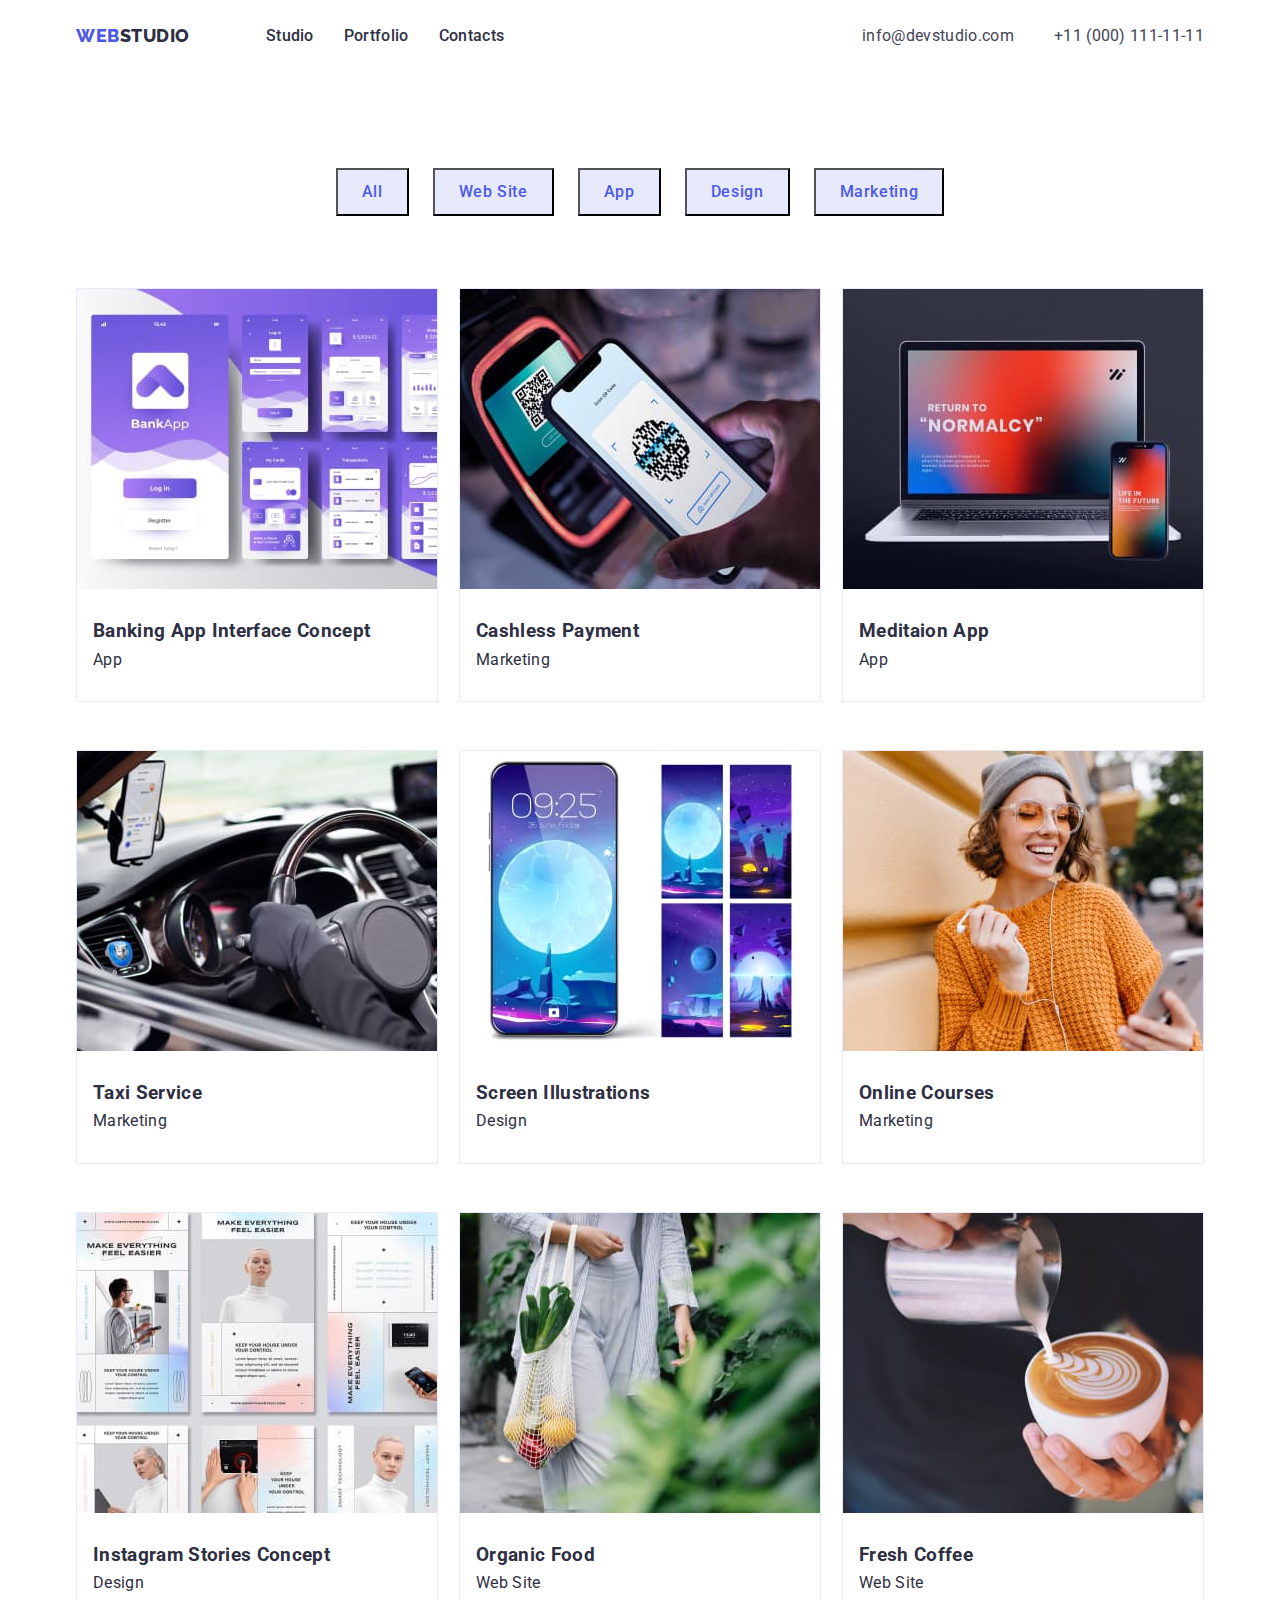
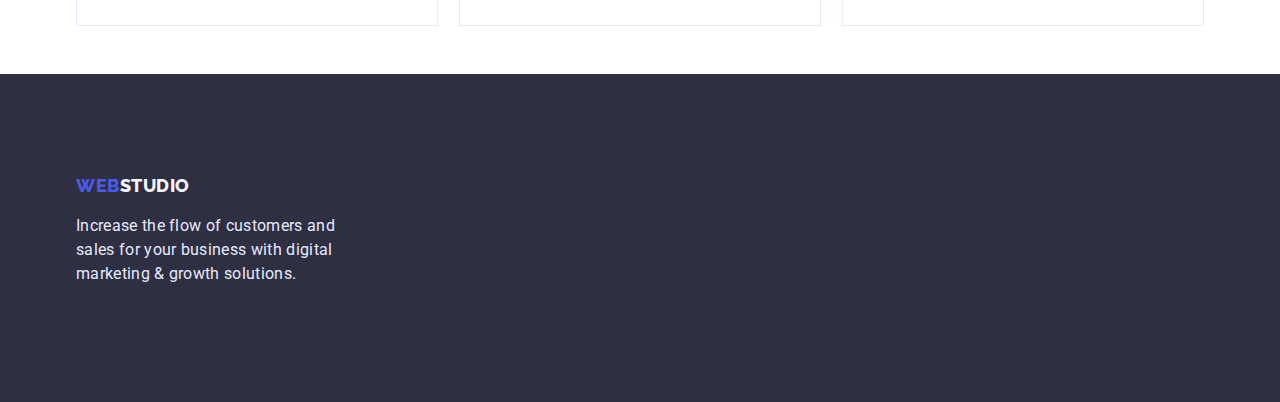
==== commit 43c2de83: "finished portfolio + css" ====
--- a/portfolio.html
+++ b/portfolio.html
@@ -49,16 +49,16 @@
 							<li class="button-item">
 								<button class="button-filter" type="button">All</button>
 							</li>
-							<li>
+							<li class="button-item">
 								<button class="button-filter" type="button">Web Site</button>
 							</li>
-							<li>
+							<li class="button-item">
 								<button class="button-filter" type="button">App</button>
 							</li>
-							<li>
+							<li class="button-item">
 								<button class="button-filter" type="button">Design</button>
 							</li>
-							<li>
+							<li class="button-item">
 								<button class="button-filter" type="button">Marketing</button>
 							</li>
 						</ul>
@@ -66,56 +66,56 @@
 
 					<!-- Examples Section -->
 
-					<div class="examples-container container">
+					<div class="container">
 						<ul class="examples-list">
-							<li class="app">
+							<li class="example-item">
 								<img src="./images/1.jpg" alt="picture of banking app interface concept" width="360" height="300" />
 								<h3 class="titles">Banking App Interface Concept</h3>
-								<p class="paragraph">App</p>
+								<p class="signature">App</p>
 							</li>
-							<li class="marketing">
+							<li class="example-item">
 								<img src="./images/2.jpg" alt="picture of Cashless Payment" width="360" height="300" />
 								<h3 class="titles">Cashless Payment</h3>
-								<p class="paragraph">Marketing</p>
+								<p class="signature">Marketing</p>
 							</li>
-							<li class="app">
+							<li class="example-item">
 								<img src="./images/3.jpg" alt="picture of meditaion app" width="360" height="300" />
 								<h3 class="titles">Meditaion App</h3>
-								<p class="paragraph">App</p>
+								<p class="signature">App</p>
 							</li>
 						</ul>
 						<ul class="examples-list">
 							<li class="example-item">
 								<img src="./images/4.jpg" alt="picture of taxi service" width="360" height="300" />
 								<h3 class="titles">Taxi Service</h3>
-								<p class="paragraph">Marketing</p>
+								<p class="signature">Marketing</p>
 							</li>
 							<li class="example-item">
 								<img src="./images/5.jpg" alt="picture of screen illustrations" width="360" height="300" />
 								<h3 class="titles">Screen Illustrations</h3>
-								<p class="paragraph">Design</p>
+								<p class="signature">Design</p>
 							</li>
 							<li class="example-item">
 								<img src="./images/6.jpg" alt="picture of online courses" width="360" height="300" />
 								<h3 class="titles">Online Courses</h3>
-								<p class="paragraph">Marketing</p>
+								<p class="signature">Marketing</p>
 							</li>
 						</ul>
 						<ul class="examples-list">
-							<li class="design">
+							<li class="example-item">
 								<img src="./images/7.jpg" alt="picture of instagram stories concept" />
 								<h3 class="titles">Instagram Stories Concept</h3>
-								<p class="paragraph">Design</p>
+								<p class="signature">Design</p>
 							</li>
-							<li class="website">
+							<li class="example-item">
 								<img src="./images/8.jpg" alt="picture of organic foodv" width="360" height="300" />
 								<h3 class="titles">Organic Food</h3>
-								<p class="paragraph">Web Site</p>
+								<p class="signature">Web Site</p>
 							</li>
-							<li class="website">
+							<li class="example-item">
 								<img src="./images/9.jpg" alt="picture of fresh coffee" width="360" height="300" />
 								<h3 class="titles">Fresh Coffee</h3>
-								<p class="paragraph">Web Site</p>
+								<p class="signature">Web Site</p>
 							</li>
 						</ul>
 					</div>
--- a/css/styles.css
+++ b/css/styles.css
@@ -50,6 +50,7 @@
    --main-background-color: #FFFFFF; 
    --contact-item-color: #434455;
    --logo-light-color: #F4F4FD;
+   --corner-color: #E7E9FC;
 }
 
 body {
@@ -65,8 +66,6 @@
    padding-left: 15px;
    padding-right: 15px;
    width: 1158px;
-
-   outline: 2px solid tomato;
 }
 
 /**
@@ -326,10 +325,12 @@
    color: var(--contact-item-color);
    padding-bottom: 32px;
    margin: 0;
+   
 }
 
 .prof-item {
    background-color: var(--main-background-color);
+   box-shadow: 2px 2px 2px var(--corner-color);
 }
 
 
@@ -379,12 +380,16 @@
 
 .button-list {
    display: flex;
-   align-items: center;
-}
-
-.button-item {
+   justify-content: center;
    gap: 24px;
-   list-style: none;
+   margin-top: 96px;
+   margin-bottom: 72px;
+}
+
+.button-filter {
+   height: 48px;
+   padding-left: 24px;
+   padding-right: 24px;
 }
 
 /**
@@ -394,12 +399,28 @@
 */
 
 
-.examples-container {
-   display: flex;
-   align-items: center;
-}
-
-/* .example-item {
-   display: block;
-   gap: 24px;
-} */+.examples-list {
+   display: flex;
+   justify-content: space-between;
+   margin-bottom: 48px;
+}
+
+.example-item {
+   gap: 24px; 
+   border: 1px solid var(--corner-color);
+}
+
+.example-item > .titles {
+   text-align: left;
+   padding-top: 32px;
+   padding-bottom: 8px;
+   padding-left: 16px;
+   margin: 0;
+}
+
+.example-item > .signature {
+   text-align: left;
+   padding-left: 16px;
+   padding-bottom: 32px;
+   margin: 0;
+}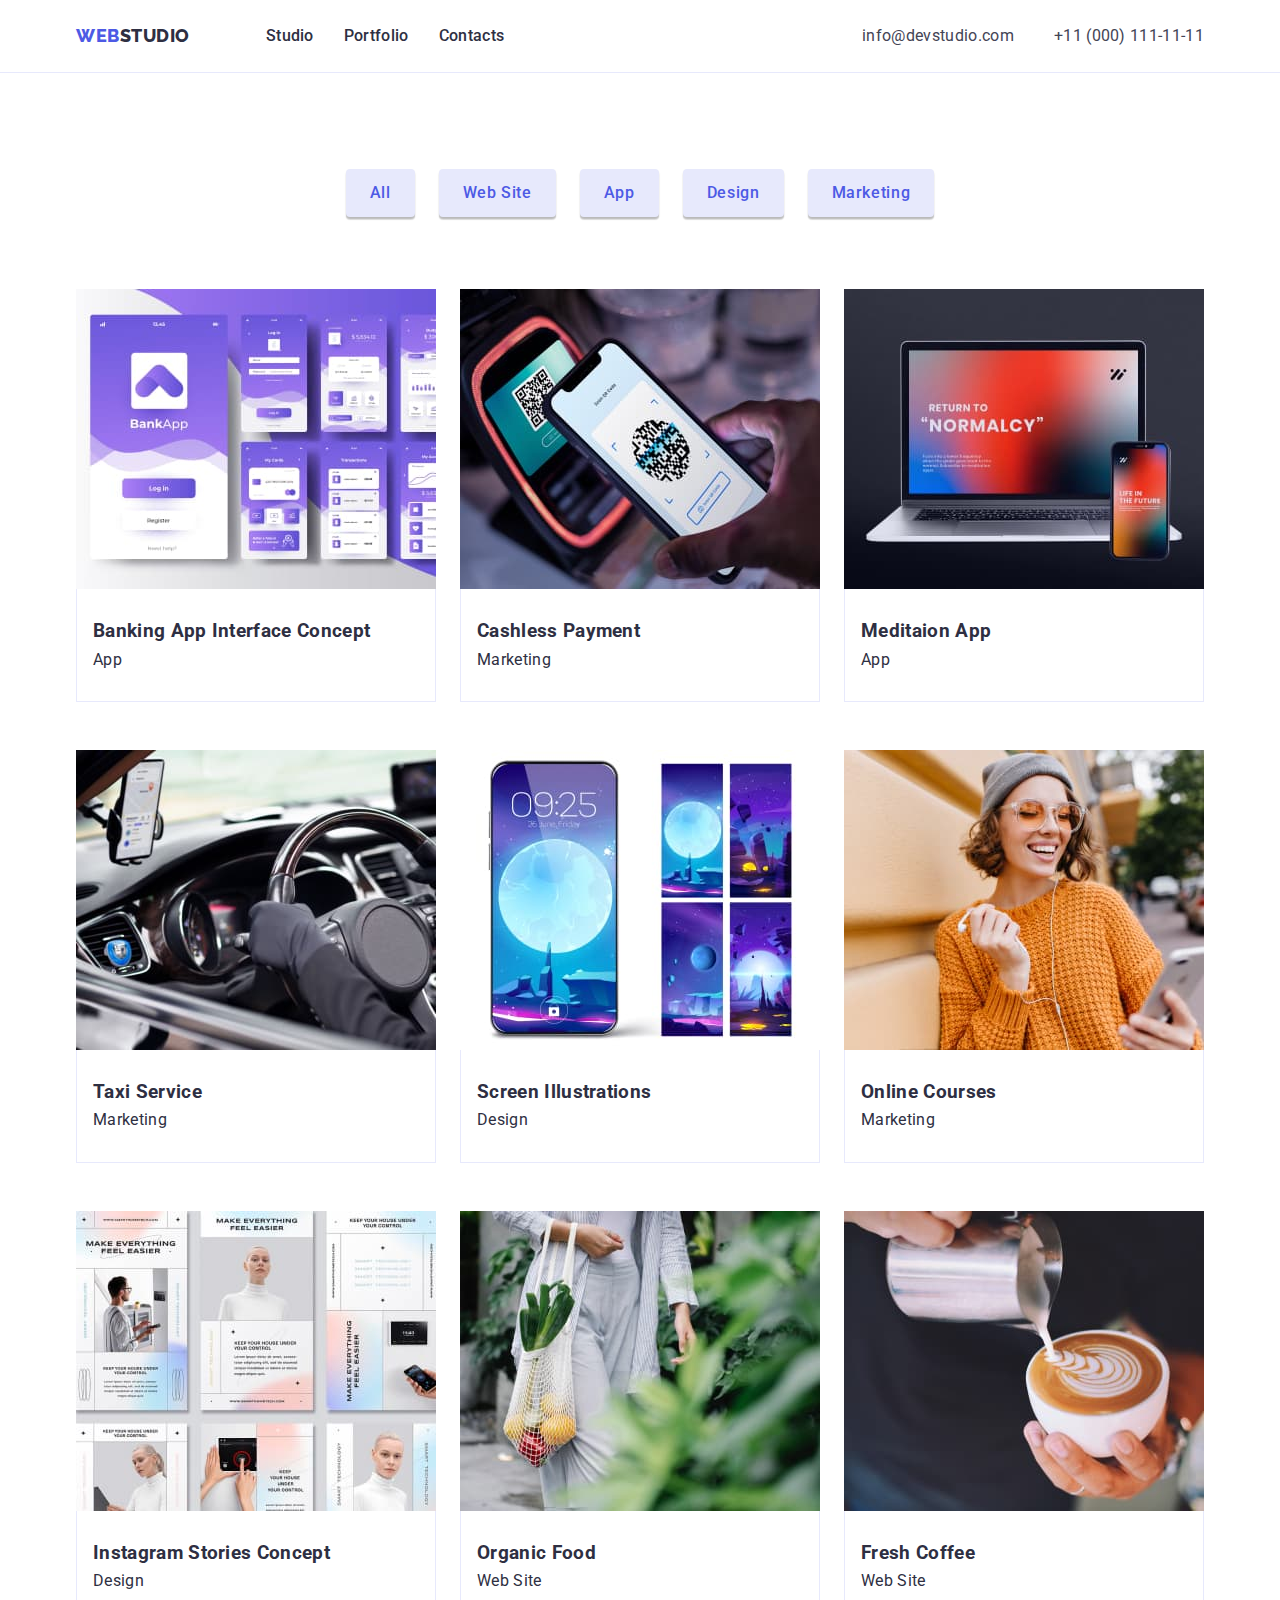
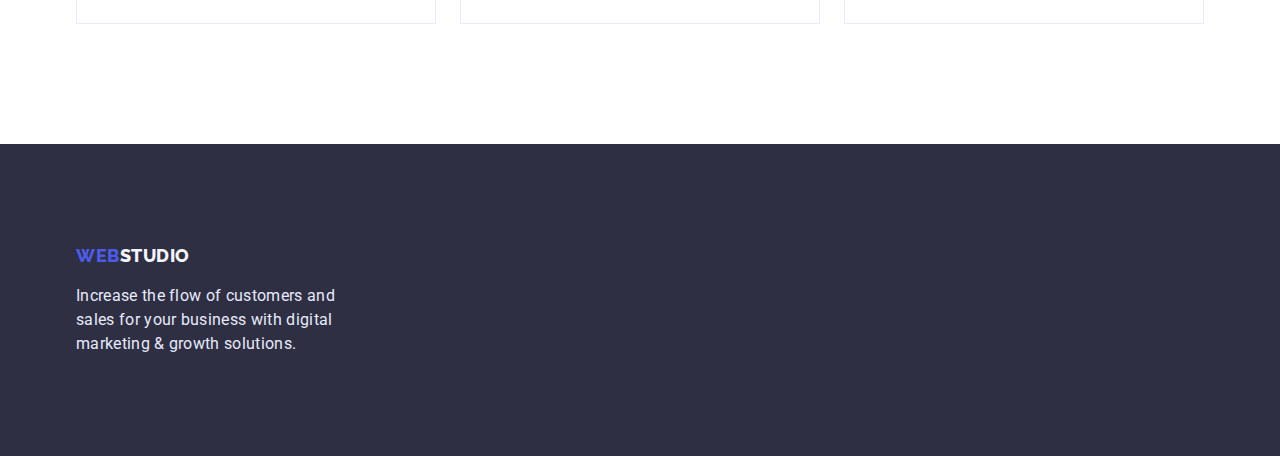
==== commit 237362dd: "add box-shadow" ====
--- a/portfolio.html
+++ b/portfolio.html
@@ -27,8 +27,8 @@
 						<a class="logo" href="index.html"><span class="logo-web">web</span><span class="logo-dark">studio</span></a>
 					</div>
 					<nav class="navigation">
-						<ul class="header-list list">
-							<li><a class="menu-item" href="index.html">Studio</a></li>
+						<ul class="header-list">
+							<li class="list-item"><a class="menu-item current" href="index.html">Studio</a></li>
 							<li class="list-item"><a class="menu-item" href="">Portfolio</a></li>
 							<li class="list-item"><a class="menu-item" href="">Contacts</a></li>
 						</ul>
@@ -65,73 +65,88 @@
 					</div>
 
 					<!-- Examples Section -->
-
 					<div class="container">
-						<ul class="examples-list">
-							<li class="example-item">
-								<img src="./images/1.jpg" alt="picture of banking app interface concept" width="360" height="300" />
-								<h3 class="titles">Banking App Interface Concept</h3>
-								<p class="signature">App</p>
-							</li>
-							<li class="example-item">
-								<img src="./images/2.jpg" alt="picture of Cashless Payment" width="360" height="300" />
-								<h3 class="titles">Cashless Payment</h3>
-								<p class="signature">Marketing</p>
-							</li>
-							<li class="example-item">
-								<img src="./images/3.jpg" alt="picture of meditaion app" width="360" height="300" />
-								<h3 class="titles">Meditaion App</h3>
-								<p class="signature">App</p>
-							</li>
-						</ul>
-						<ul class="examples-list">
-							<li class="example-item">
-								<img src="./images/4.jpg" alt="picture of taxi service" width="360" height="300" />
-								<h3 class="titles">Taxi Service</h3>
-								<p class="signature">Marketing</p>
-							</li>
-							<li class="example-item">
-								<img src="./images/5.jpg" alt="picture of screen illustrations" width="360" height="300" />
-								<h3 class="titles">Screen Illustrations</h3>
-								<p class="signature">Design</p>
-							</li>
-							<li class="example-item">
-								<img src="./images/6.jpg" alt="picture of online courses" width="360" height="300" />
-								<h3 class="titles">Online Courses</h3>
-								<p class="signature">Marketing</p>
-							</li>
-						</ul>
-						<ul class="examples-list">
-							<li class="example-item">
-								<img src="./images/7.jpg" alt="picture of instagram stories concept" />
-								<h3 class="titles">Instagram Stories Concept</h3>
-								<p class="signature">Design</p>
-							</li>
-							<li class="example-item">
-								<img src="./images/8.jpg" alt="picture of organic foodv" width="360" height="300" />
-								<h3 class="titles">Organic Food</h3>
-								<p class="signature">Web Site</p>
-							</li>
-							<li class="example-item">
-								<img src="./images/9.jpg" alt="picture of fresh coffee" width="360" height="300" />
-								<h3 class="titles">Fresh Coffee</h3>
-								<p class="signature">Web Site</p>
-							</li>
-						</ul>
+						<div class="gallery-block">
+							<ul class="examples-list">
+								<li class="example-item">
+									<img src="./images/1.jpg" alt="picture of banking app interface concept" width="360" height="300" />
+									<div class="item-info">
+										<h3 class="titles">Banking App Interface Concept</h3>
+										<p class="signature">App</p>
+									</div>
+								</li>
+								<li class="example-item">
+									<img src="./images/2.jpg" alt="picture of Cashless Payment" width="360" height="300" />
+									<div class="item-info">
+										<h3 class="titles">Cashless Payment</h3>
+										<p class="signature">Marketing</p>
+									</div>
+								</li>
+								<li class="example-item">
+									<img src="./images/3.jpg" alt="picture of meditaion app" width="360" height="300" />
+									<div class="item-info">
+										<h3 class="titles">Meditaion App</h3>
+										<p class="signature">App</p>
+									</div>
+								</li>
+							</ul>
+							<ul class="examples-list">
+								<li class="example-item">
+									<img src="./images/4.jpg" alt="picture of taxi service" width="360" height="300" />
+									<div class="item-info">
+										<h3 class="titles">Taxi Service</h3>
+										<p class="signature">Marketing</p>
+									</div>
+								</li>
+								<li class="example-item">
+									<img src="./images/5.jpg" alt="picture of screen illustrations" width="360" height="300" />
+									<div class="item-info">
+										<h3 class="titles">Screen Illustrations</h3>
+										<p class="signature">Design</p>
+									</div>
+								</li>
+								<li class="example-item">
+									<img src="./images/6.jpg" alt="picture of online courses" width="360" height="300" />
+									<div class="item-info">
+										<h3 class="titles">Online Courses</h3>
+										<p class="signature">Marketing</p>
+									</div>
+								</li>
+							</ul>
+							<ul class="examples-list">
+								<li class="example-item">
+									<img src="./images/7.jpg" alt="picture of instagram stories concept" />
+									<div class="item-info">
+										<h3 class="titles">Instagram Stories Concept</h3>
+										<p class="signature">Design</p>
+									</div>
+								</li>
+								<li class="example-item">
+									<img src="./images/8.jpg" alt="picture of organic foodv" width="360" height="300" />
+									<div class="item-info">
+										<h3 class="titles">Organic Food</h3>
+										<p class="signature">Web Site</p>
+									</div>
+								</li>
+								<li class="example-item">
+									<img src="./images/9.jpg" alt="picture of fresh coffee" width="360" height="300" />
+									<div class="item-info">
+										<h3 class="titles">Fresh Coffee</h3>
+										<p class="signature">Web Site</p>
+									</div>
+								</li>
+							</ul>
+						</div>
 					</div>
 				</section>
 			</main>
 			<!-- Footer -->
 			<footer class="footer">
 				<div class="container">
-					<div class="footer-box">
-						<a class="logo" href="index.html"
-							><span class="logo-web">web</span><span class="logo-light">studio</span></a
-						>
-						<p class="footer-text">
-							Increase the flow of customers and sales for your business with digital marketing & growth solutions.
-						</p>
-					</div>
+					<a class="logo" href="index.html"><span class="logo-web">web</span><span class="logo-light">studio</span></a>
+					<p class="footer-text">
+						Increase the flow of customers and sales for your business with digital marketing & growth solutions.
+					</p>
 				</div>
 			</footer>
 		</div>
--- a/css/styles.css
+++ b/css/styles.css
@@ -13,7 +13,8 @@
 h3,
 h4,
 h6,
-h6 {
+h6,
+p {
    margin: 0;
 }
 
@@ -74,6 +75,10 @@
   |============================
 */
 
+.header {
+   border-bottom: 1px solid var(--corner-color);
+}
+
 .current {
    color: var(--accent-color);
 }
@@ -87,8 +92,8 @@
    display: flex;
    text-align: center;
    gap: 40px;
+   padding-right: 0;
    padding-top: 24px;
-   padding-right: 0;
    padding-bottom: 24px;
 }
 
@@ -171,6 +176,9 @@
 
 .footer {
    background: var(--main-font-color);
+   padding-top: 100px;
+   padding-bottom: 100px;
+
 }
 
 .footer-text {
@@ -182,11 +190,6 @@
    margin-top: 16px;
 }
 
-.footer-box{
-   padding-top: 100px;
-   padding-bottom: 100px;
-}
-
 /**
   |============================
   | HERO Section
@@ -198,6 +201,7 @@
    background: var(--main-font-color);
    margin-left: auto;
    margin-right: auto;
+   height: 600px;
    color: var(--main-background-color);
 }
 
@@ -273,6 +277,7 @@
 .title-description {
    font-size: 16px;
    line-height: 1.5;
+   margin: 0;
 }
 
 /**
@@ -283,13 +288,13 @@
 
 .professinals-page {
    background-color: var(--logo-light-color);
+   padding-top: ;
    padding-bottom: 120px;
 }
 
 .professinals {
    text-align: center;
    padding-top: 120px;
-   padding-bottom: 72px;
    font-weight: 700;
    font-size: 36px;
    line-height: 1.11;
@@ -313,8 +318,7 @@
    text-align: center;
    letter-spacing: 0.02em;
    color: var(--main-font-color);
-   padding-top: 32px;
-   padding-bottom: 8px;
+   margin-bottom: 8px;
 }
 
 .professinal-item {
@@ -323,14 +327,19 @@
    text-align: center;
    letter-spacing: 0.02em;
    color: var(--contact-item-color);
-   padding-bottom: 32px;
    margin: 0;
-   
 }
 
 .prof-item {
    background-color: var(--main-background-color);
-   box-shadow: 2px 2px 2px var(--corner-color);
+   box-shadow: 0px 1px 6px rgba(46, 47, 66, 0.08), 0px 1px 1px rgba(46, 47, 66, 0.16), 0px 2px 1px rgba(46, 47, 66, 0.08);
+   border-radius: 0px 0px 4px 4px;
+}
+
+.info {
+   padding-top: 32px;
+   padding-bottom: 32px;
+
 }
 
 
@@ -351,7 +360,6 @@
    letter-spacing: 0.04em;
    border-radius: 4px;
    padding: 16px 32px;
-   margin-bottom: 188px;
 }
 
 .button-order:hover,
@@ -361,6 +369,7 @@
    color: var(--main-background-color);
    background-color: var(--accent-color);
    cursor: pointer;
+   box-shadow: 0px 5px 5px var(--contact-item-color);
 }
 
 .button-filter {
@@ -370,6 +379,9 @@
    font-size: 16px;
    line-height: 1.5;
    letter-spacing: 0.04em;
+   border: none;
+   box-shadow: 0px 3px 1px rgba(0, 0, 0, 0.1), 0px 2px 1px rgba(0, 0, 0, 0.08), 0px 2px 2px rgba(0, 0, 0, 0.12);
+      border-radius: 4px;
 }
 
 /**
@@ -383,7 +395,6 @@
    justify-content: center;
    gap: 24px;
    margin-top: 96px;
-   margin-bottom: 72px;
 }
 
 .button-filter {
@@ -398,29 +409,31 @@
   |============================
 */
 
+.gallery-block {
+   padding-top: 72px;
+   padding-bottom: 72px;
+}
 
 .examples-list {
    display: flex;
    justify-content: space-between;
-   margin-bottom: 48px;
+   padding-bottom: 48px;
 }
 
 .example-item {
    gap: 24px; 
-   border: 1px solid var(--corner-color);
-}
-
-.example-item > .titles {
+}
+
+.titles {
+   margin-bottom: 8px;
+}
+
+.item-info {
    text-align: left;
    padding-top: 32px;
-   padding-bottom: 8px;
+   padding-bottom: 32px;
    padding-left: 16px;
-   margin: 0;
-}
-
-.example-item > .signature {
-   text-align: left;
-   padding-left: 16px;
-   padding-bottom: 32px;
-   margin: 0;
+   border-right: 1px solid var(--corner-color);
+   border-left: 1px solid var(--corner-color);
+   border-bottom: 1px solid var(--corner-color);
 }